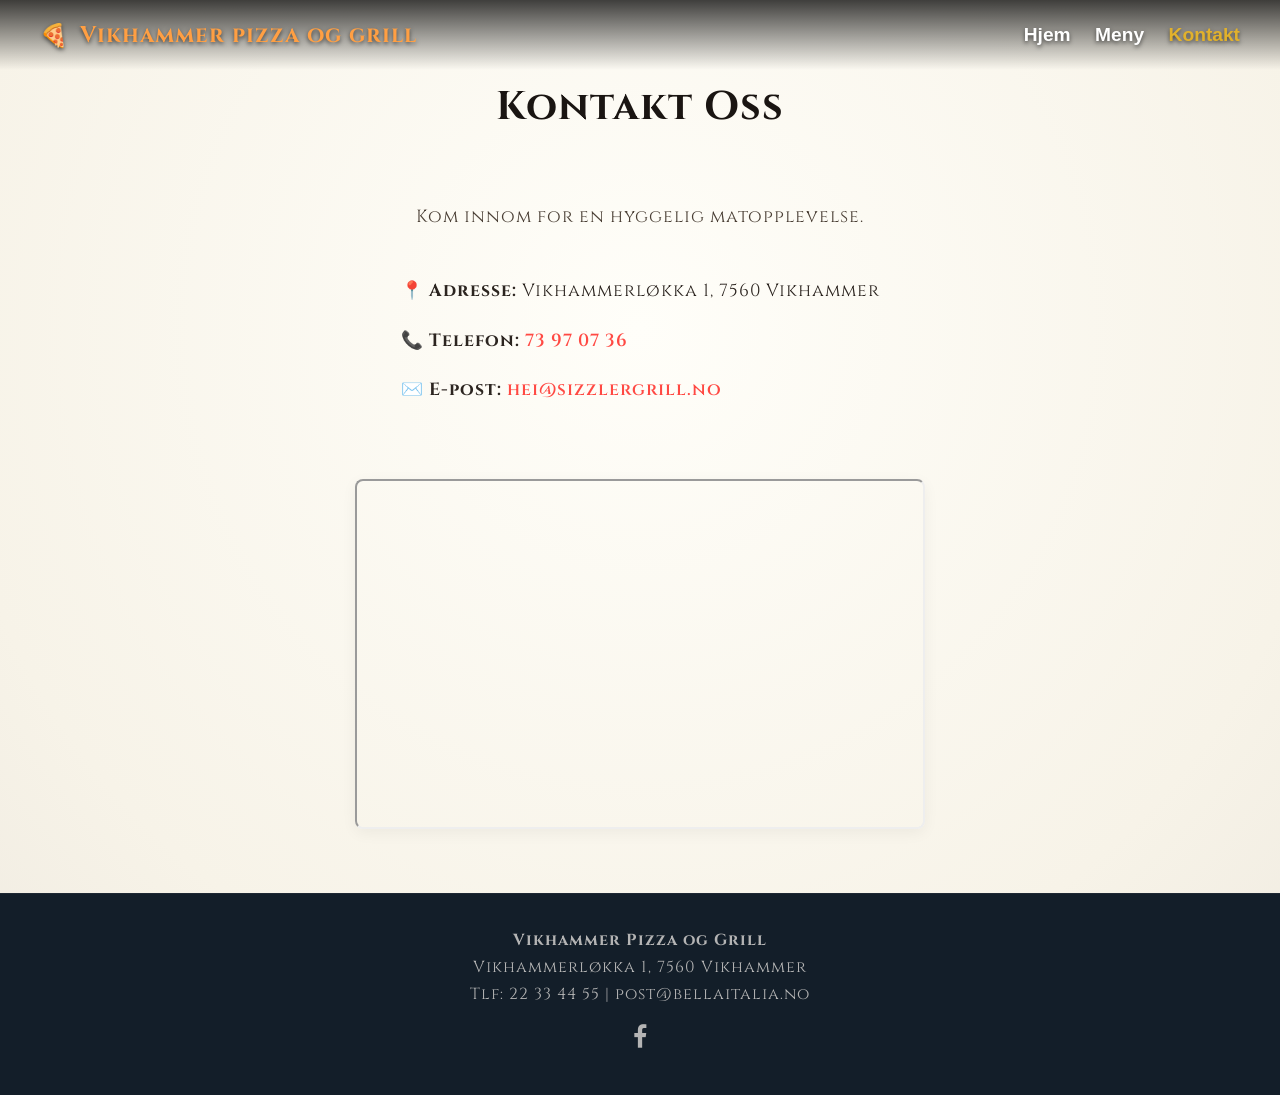
==== kontakt.html @ a75e2312 "Added all files" ====
<!DOCTYPE html>
<html lang="no">
<head>
    <meta charset="UTF-8">
    <meta name="viewport" content="width=device-width, initial-scale=1.0">
    <title>Meny | [Restaurant Navn] - Ekte Italiensk Restaurant</title>
    <meta name="description" content="Utforsk vår fyldige restaurantmeny med steinovnsbakt pizza, fersk pasta og nydelige desserter. Bestill bord eller takeaway i dag.">
    <link rel="preconnect" href="https://fonts.googleapis.com">
    <link rel="preconnect" href="https://fonts.gstatic.com" crossorigin>
    <link href="https://fonts.googleapis.com/css2?family=Cinzel:wght@600;800&family=Open+Sans:wght@400;600&display=swap" rel="stylesheet">
    <link rel="stylesheet" href="css/styles.css">
    <script src="js/index.js" defer></script>
    <link rel="stylesheet" href="https://cdnjs.cloudflare.com/ajax/libs/font-awesome/4.7.0/css/font-awesome.min.css">
</head>
<body>

    <header class="top-bar">
        <div class="brand-area">
            <span class="restaurant-icon">🍕</span>
            <span class="brand-text">Vikhammer pizza og grill</span>
        </div>
        <nav class="nav-links">
            <a href="index.html" >Hjem</a>
            <a href="menu.html" >Meny</a>
            <a href="kontakt.html" class="active">Kontakt</a>
        </nav>
        
    </header>

    <div class="contact">
    <h2 class="contact-head">Kontakt Oss</h2>
    <p class="contact-sub">Kom innom for en hyggelig matopplevelse.</p>
    
    <div class="contact-info">
        <p><strong>📍 Adresse:</strong> Vikhammerløkka 1, 7560 Vikhammer</p>
        <p><strong>📞 Telefon:</strong> <a href="tel:+4773970736" class="contact-link">73 97 07 36</a></p>
        <p><strong>✉️ E-post:</strong> <a href="mailto:hei@sizzlergrill.no" class="contact-link">hei@sizzlergrill.no</a></p>
    </div>

    <div class="map">
        <iframe 
            src="https://www.google.com/maps/embed?pb=!1m18!1m12!1m3!1d1791.956743900994!2d10.6225672!3d63.4385913!2m3!1f0!2f0!3f0!3m2!1i1024!2i768!4f13.1!3m3!1m2!1s0x466d3969796fffff%3A0x7df6fa155b4ad19e!2sVikhammerl%C3%B8kka%201%2C%207560%20Vikhammer!5e0!3m2!1sno!2sno!4v1710000000000" 
            allowfullscreen="" 
            loading="lazy" 
            referrerpolicy="no-referrer-when-downgrade">
        </iframe>
    </div>
</div>
    


    

    <footer class="main-footer">
        <div class="footer-content">
            <p><strong>Vikhammer Pizza og Grill</strong></p>
            <p>Vikhammerløkka 1, 7560 Vikhammer</p>
            <p>Tlf: 22 33 44 55 | post@bellaitalia.no</p>

        </div>
        <div class="social-links">
            <a href="https://www.facebook.com/vikhammerpizza/" class="fa fa-facebook" aria-label="Følg oss på Facebook"></a>
        </div>
    </footer>

</body>
</html>
---- css/styles.css ----
/* --- Global Resets & Typography --- */
* {
    box-sizing: border-box;
}

body {
    font-family: 'Segoe UI', Tahoma, Geneva, Verdana, sans-serif;
    background-color: #fcfaf2; 
    
    /* A very subtle radial gradient that mimics how light naturally hits paper */
    background-image: radial-gradient(circle at 50% 30%, #fffef9 0%, #f7f3e8 70%, #efeae0 100%);
    
    color: #2c2520;
    margin: 0;
    padding: 0;
    display: flex;
    flex-direction: column;
    min-height: 100vh;
}
h1, h2, h3, p, .brand-text, .dish-name {
    font-family: 'Cinzel', serif;
    letter-spacing: 1px; /* Gives the letters a little premium breathing room */
}

.hero-wrapper {
    position: relative; /* Gjøre dette til ankerpunkt for den flytende menyen */
    width: 100%;
}

/* --- Top Navigation Bar --- */
.top-bar {
    position: absolute; /* Løfter menyen opp fra den vanlige strømmen */
    top: 0;
    left: 0;
    width: 100%;
    z-index: 10; /* Sikrer at menyen ligger øverst over bildet */
    
    display: flex;
    justify-content: space-between;
    align-items: center;
    padding: 20px 40px;
    
    /* FJERN FAST BAKGRUNN & SHADOW */
    background: transparent; 
    box-shadow: none;
    
    /* Legger til et lite slør øverst så hvit/gull tekst popper perfekt fram */
    background: linear-gradient(to bottom, rgba(0, 0, 0, 0.75) 0%, rgba(0, 0, 0, 0) 100%);
}

.brand-area {
    display: flex;
    align-items: center;
    gap: 12px;
    font-size: 1.4rem;
    font-weight: bold;
    color: #ff9f43; /* Signatur-oransje */
    text-shadow: 0 2px 4px rgba(0,0,0,0.6); /* Sikrer god lesbarhet */
}

.nav-links a {
    color: #ffffff; /* Hvit tekst for ren kontrast over bildet */
    text-decoration: none;
    margin-left: 20px;
    font-weight: 600;
    font-size: 1.2rem;
    text-shadow: 0 2px 4px rgba(0,0,0,0.6);
    transition: color 0.2s ease;
}

.nav-links a:hover, .nav-links a.active {
    color: #E1B12C; /* Gold highlight accent color */
}

main {
    flex: 1; /* This acts like a spring, expanding to fill all empty space */
}

/* Main  */
/* --- Top Banner Image Rules --- */
.top-banner-container {
    width: 100%;
    height: auto;
    position: relative;
    overflow: hidden;

}

.top-banner-img {
    width: 100%;
    height: auto;
    margin-top: -3%;
    display: block;
    -webkit-mask-image: linear-gradient(to bottom, rgba(0,0,0,1) 60%, rgba(0,0,0,0) 100%);
    mask-image: linear-gradient(to bottom, rgba(0,0,0,1) 80%, rgba(0,0,0,0) 100%);
}

/* --- Hero Section Styling --- */
.hero-section {
    text-align: center;
    padding: 40px 30px;
    background: linear-gradient(rgba(26, 30, 33, 0.95), rgba(26, 30, 33, 0.95)), url('../bilder/grill-bg.jpg');
    background-size: cover;
    background-position: center;
    color: #fff;
    width: 90%;
    /* max-width: 1100px; */
    position: relative;
    z-index: 5;
    margin: -130px auto 50px auto;
    border-radius: 15px;
    box-shadow: 0 15px 40px rgba(0, 0, 0, 0.3);
}

.badge {
    background-color: #d63031; /* Vibrant grill-red tag */
    color: white;
    padding: 6px 12px;
    font-weight: bold;
    border-radius: 20px;
    font-size: 0.85rem;
    letter-spacing: 1px;
}

.hero-section h1 {
    font-size: 2.2rem;
    margin-top: 10px;
    margin-bottom: 15px;
    color: #ff9f43; /* Warm fire orange accent text */
}

.tagline {
    font-size: 1.25rem;
    max-width: 800px;
    width: 95%;
    margin: 0 auto 30px auto;
    line-height: 1.6;
    color: #dfe6e9;
}

/* --- Call-To-Action Buttons --- */
.cta-buttons {
    display: flex;
    justify-content: center;
    gap: 15px;
}

.btn {
    padding: 12px 28px;
    font-weight: bold;
    text-decoration: none;
    border-radius: 5px;
    transition: transform 0.2s, background-color 0.2s;
}

.btn:hover {
    transform: translateY(-2px);
}

.btn-primary {
    background-color: #ff9f43;
    color: #1a1e21;
}

.btn-primary:hover {
    background-color: #ee5253;
    color: white;
}

.btn-secondary {
    border: 2px solid #ffffff;
    color: #ffffff;
}

.btn-secondary:hover {
    background-color: white;
    color: #1a1e21;
}


/* --- Feature Grid Elements - ta bort?? --- */
.highlights-grid {
    display: grid;
    grid-template-columns: repeat(3, 1fr);
    gap: 30px;
    width: 100%;
    max-width: 1100px;
    margin: 0 auto 60px auto;
    padding: 0 20px;
    box-sizing: border-box;
}

.highlight-card {
    background: rgba(255, 255, 255, 0.7); /* Translucent overlay over paper texture */
    border: 1px solid rgba(0,0,0,0.05);
    box-shadow: 0 4px 15px rgba(0,0,0,0.02);
    padding: 25px 20px;
    border-radius: 12px;
    text-align: center;
}

.highlight-card .icon {
    font-size: 2.5rem;
    margin-bottom: 15px;
}

/* --- Story section --- */

.story-section{
    max-width: 1100px;
    margin: 60px auto;
    padding: 0 20px;
    display: flex;
    flex-direction: column;
    gap: 80px;
}

.story-row{
    display: flex;
    align-items: center;
    gap: 50px;
}

.story-image{
    flex: 0 0 40%;
}
.story-text{
    flex: 1;
}
.story-image img{
    width: 100%;
    aspect-ratio: 3 / 4;
    object-fit: cover;
    object-position: center 60%;
    border-radius: 12px;
    box-shadow: 0 8px 45px rgba(0, 0, 0, 0.1);
}
.story-row.reverse{
    flex-direction: row-reverse;
}
.story-text h2{
    font-size: 2.2rem;
    color: #ff9f43;
    margin-bottom: 15px;
}
.story-text p{
    font-size: 1.1rem;
    line-height: 1.7;
    color: #4a3f35;
}

.story-center{
    text-align: center;
    align-self: center;
    width: 100%;
    max-width: 800px;
    margin-bottom: 30px 20px;
}
.story-center h2{
    font-size: 2.2rem;
    color: #ff9f43;
    margin-bottom: 15px;
}
.story-center p{
    font-size: 1.15rem;
    line-height: 1.8;
    color: #4a3f35;
}

/* --- Quick Info Layout --- */
.quick-info {
    background-color: #232b30;
    color: #f5f6fa;
    padding: 40px;
    border-radius: 12px;
    max-width: 900px;
    margin: 0 auto 60px auto;
    text-align: center;
}

.quick-info h2 {
    color: #ff9f43;
    margin-top: 0;
    margin-bottom: 30px;
}

.info-columns {
    display: flex;
    justify-content: space-around;
    flex-wrap: wrap;
    gap: 30px;
}

.info-block h4 {
    margin: 0 0 10px 0;
    font-size: 1.1rem;
    color: white;
    border-bottom: 2px solid #ff9f43;
    padding-bottom: 5px;
}






/* Menu */
.menu-intro {
    display: flex;
    flex-direction: column;
    align-items: center;
    text-align: center;
    margin-top: 40px;
    margin-bottom: 20px;
}

.paper-menu-section {
    max-width: 750px;
    margin: 10px auto;
    padding: 20px;
}

.paper-menu-section h2 {
    font-size: 2.2rem;
    color: #1a1512; /* Deep ink brown */
    text-align: center;
    margin-bottom: 40px;
}


.size-guide {
    text-align: center;
    font-style: italic;
    color: #8c7e73;
    font-size: 0.9rem;
    margin-top: -30px;
    margin-bottom: 40px;
}

.price-container {
    display: flex;
    align-items: center;
    gap: 8px;
    order: 3; 
    flex-shrink: 0;
}

/* Individual price text styling */
.price-val {
    font-weight: bold;
    color: #ff9f43; /* Your signature grill orange/gold */
    font-size: 1.2rem;
}

/* Make the small "M:" and "L:" indicator less aggressive */
.price-val small {
    font-size: 0.8rem;
    color: #8c7e73; /* Subtle ink gray */
    text-transform: uppercase;
    margin-right: 2px;
}

/* The separator slash */
.price-separator {
    color: #cbd5e1;
    font-weight: normal;
    font-size: 1.1rem;
}

/* --- Adjusted Dot Leader Rules --- */
.menu-row dt {
    display: flex;
    justify-content: space-between;
    align-items: baseline;
    font-size: 1.25rem;
    font-weight: 700;
    color: #1a1512;
    margin-bottom: 6px;
}

.menu-row dt::after {
    content: ""; 
    flex: 1;              /* Stretches to perfectly fill the empty center gap */
    
    /* 1. Use the native text rendering engine for clean, round, identical circles */
    border-bottom: 2px dotted #cbd5e1; 
    
    /* 2. Vertically centers the dots with the exact baseline height of your font */
    height: 0.85em;       
    
    /* 3. Generates the clean breathing-room gap on both sides of the dots */
    margin: 0 15px; 
    
    order: 2;
    
    /* 4. EXPLICIT OVERRIDES: This cleanly deletes the old gradient background memory */
    background-image: none !important;
}

.dish-name {
    order: 1;
    flex-shrink: 0;
}




.price {
    order: 3;
    color: #1a1512; /* Your signature warm grill-orange */
    font-weight: bold;
}
.menu-row dd.dish-desc {
    margin-left: 0; /* Resets default browser indent */
    font-size: 1rem;
    color: #4a3f35; /* Faded ink effect */
    line-height: 1.5;
    max-width: 85%; /* Prevents text from running all the way under the price */
}

.menu-row dd.dish-allergens {
    margin-left: 0;
    font-size: 0.8rem;
    color: #8c7e73;
    font-style: italic;
    margin-top: 4px;
}

.fade-line {
    border: 0;                  /* Removes the default ugly browser border */
    height: 1px;                /* Makes it razor-thin */
    max-width: 600px;           /* Centers it and keeps it from stretching too wide */
    margin: 10px auto;          /* Gives generous spacing above and below the line */
    background-image: linear-gradient(to right, rgba(0,0,0,0), rgba(74, 63, 53, 0.4), rgba(0,0,0,0));
}

/* Contact area */
.contact{
    width: 100%;
    max-width: 800px;
    margin: 40px auto;
    display: flex;
    flex-direction: column;
    align-items: center;
    justify-content: center;
    box-sizing: border-box;

}

.contact-head{
    font-size: 2.5rem;
    color: #1a1512;
    margin-top: 20px;
    padding: 20px;
}

.contact-sub {
    font-size: 1.1rem;
    color: #4a3f35;
    margin-bottom: 30px;
}
.contact-info {
    margin-bottom: 35px;
    font-size: 1.1rem;
    line-height: 1.8;
    color: #2c2520;
}

.contact-link {
    color: #ff4943;          
    text-decoration: none;
    font-weight: 600;
    transition: color 0.2s ease;
}



.map {
    width: 100%;             /* Allows the map wrapper to scale dynamically */
    max-width: 600px;        /* Prevents the map from expanding too wide on desktop screens */
    margin: 20px auto;       /* Centers the map horizontally on the page */
    padding: 0 15px;         /* Creates a safe gutter space so the map doesn't jam against mobile edges */
    box-sizing: border-box;  /* Ensures padding is calculated correctly within the width */
}

.map iframe {
    width: 100% !important;  /* Overrides the rigid width="600" HTML attribute */
    height: auto;            /* Maintains a natural aspect ratio */
    min-height: 350px;       /* Prevents the map from flattening into a tiny line on mobile screens */
    border-radius: 8px;      /* Optional: Smooths out the map corners to match your clean UI */
    box-shadow: 0 4px 15px rgba(0,0,0,0.05); /* Optional: Adds a subtle depth shadow */
}


/* --- Footer Area --- */
.main-footer {
    background: #131e29;
    padding: 30px 20px;
    text-align: center;
    border-top: 1px solid rgba(255,255,255,0.05);
    position: relative;
}

.footer-content p {
    margin: 5px 0;
    color: #b4b4b4;
}
 /* Facebook icon*/ 

.fa {
    font-size: 25px !important;         
    color: #b4b4b4;              
    text-decoration: none;
    margin: 15px 20px;           
    display: inline-block;       
    transition: color 0.3s ease, transform 0.3s ease, text-shadow 0.3s ease;
}

.fa:hover {
    color: #ff9f43;              
    transform: scale(1.15);      
    text-shadow: 0 0 15px rgba(255, 159, 67, 0.6), 
                 0 0 30px rgba(238, 82, 83, 0.4);
}



/* =========================================================
   📱 MASTER MOBILE RESPONSIVE LAYOUT (Screens under 768px)
   ========================================================= */
@media (max-width: 768px) {
    
    /* --- 1. Navigation & Header --- */
    .top-bar {
        position: absolute;
        flex-direction: column;
        gap: 10px;
        padding: 15px;
        /* Mørkner litt ekstra på mobil slik at stablet tekst er lett å lese */
        background: linear-gradient(to bottom, rgba(0, 0, 0, 0.85) 0%, rgba(0, 0, 0, 0) 100%);
    }
    
    .nav-links {
        display: flex;
        flex-wrap: wrap;
        justify-content: center;
        gap: 15px;
    }
    
    .nav-links a {
        margin: 0 8px; /* Removes the large desktop spacing */
        font-size: 0.95rem;
    }

    .top-banner-container,
    .top-banner-img {
        max-height: none; 
    }
    .top-banner-img {
        margin-top: 0;
    }


    .hero-section {
        width: 95%;
        margin-top: -40px;
        margin-bottom: 30px;
        padding: 30px 15px; /* Strammer inn padding på mobil */
        border-radius: 12px;
    }

    .hero-section h1 {
        font-size: 1.8rem; /* Sikrer at teksten ikke skyves ned på neste linje */
    }


    /* --- 2. Main Page (Index) Adjustments --- */
    

    .tagline {
        font-size: 1rem;
        padding: 0 10px;
    }

    /* Stacks the buttons on top of each other for easy thumb-tapping */
    .cta-buttons {
        flex-direction: column;
        max-width: 250px;
        margin: 0 auto;
        gap: 15px;
    }

    .quick-info {
        padding: 25px 15px;
    }

    .info-columns {
        flex-direction: column; /* Stacks hours, location, and contact */
        gap: 25px;
    }

    .story-section {
        gap: 50px;
        margin: 40px auto;
    }

    /* På mobil stakkes bilde og tekst vertikalt */
    .story-row, 
    .story-row.reverse {
        flex-direction: column;
        gap: 20px;
        text-align: center;
    }
    .story-image{
        width: 100%;
        max-width: 380px;
        margin: 0 auto;
    }

    .story-image img {
        aspect-ratio: 4 / 3.5;
        object-position: center;
    }

    .story-text h2, 
    .story-center h2 {
        font-size: 1.7rem;
    }

    .story-text p, 
    .story-center p {
        font-size: 1rem;
    }

    /* --- 3. Menu Page Adjustments --- */
    .paper-menu-section {
        padding: 15px 10px;
    }

    .paper-menu-section h2 {
        font-size: 1.8rem;
    }


    /* Stacks the dish name above the price */
    .menu-row dt {
        flex-direction: column;
        align-items: flex-start;
        gap: 5px;
        margin-bottom: 8px;
    }

    /* Kills the dotted line completely on mobile */
    .menu-row dt::after {
        display: none !important; 
    }

    /* Aligns the price block neatly to the left, adding a subtle solid border below it */
    .price-container {
        width: 100%;
        justify-content: flex-start;
        padding-bottom: 8px;
        border-bottom: 1px solid rgba(0, 0, 0, 0.08); 
    }

    /* Allows the ingredient text to utilize the whole phone width */
    .menu-row dd.dish-desc {
        max-width: 100%;
        margin-top: 8px;
    }

    /* --- 4. Footer Adjustments --- */
    .main-footer {
        padding: 20px 10px;
    }

    .fa {
        margin: 10px 15px; /* Slightly tighter spacing for social icons */
    }
}
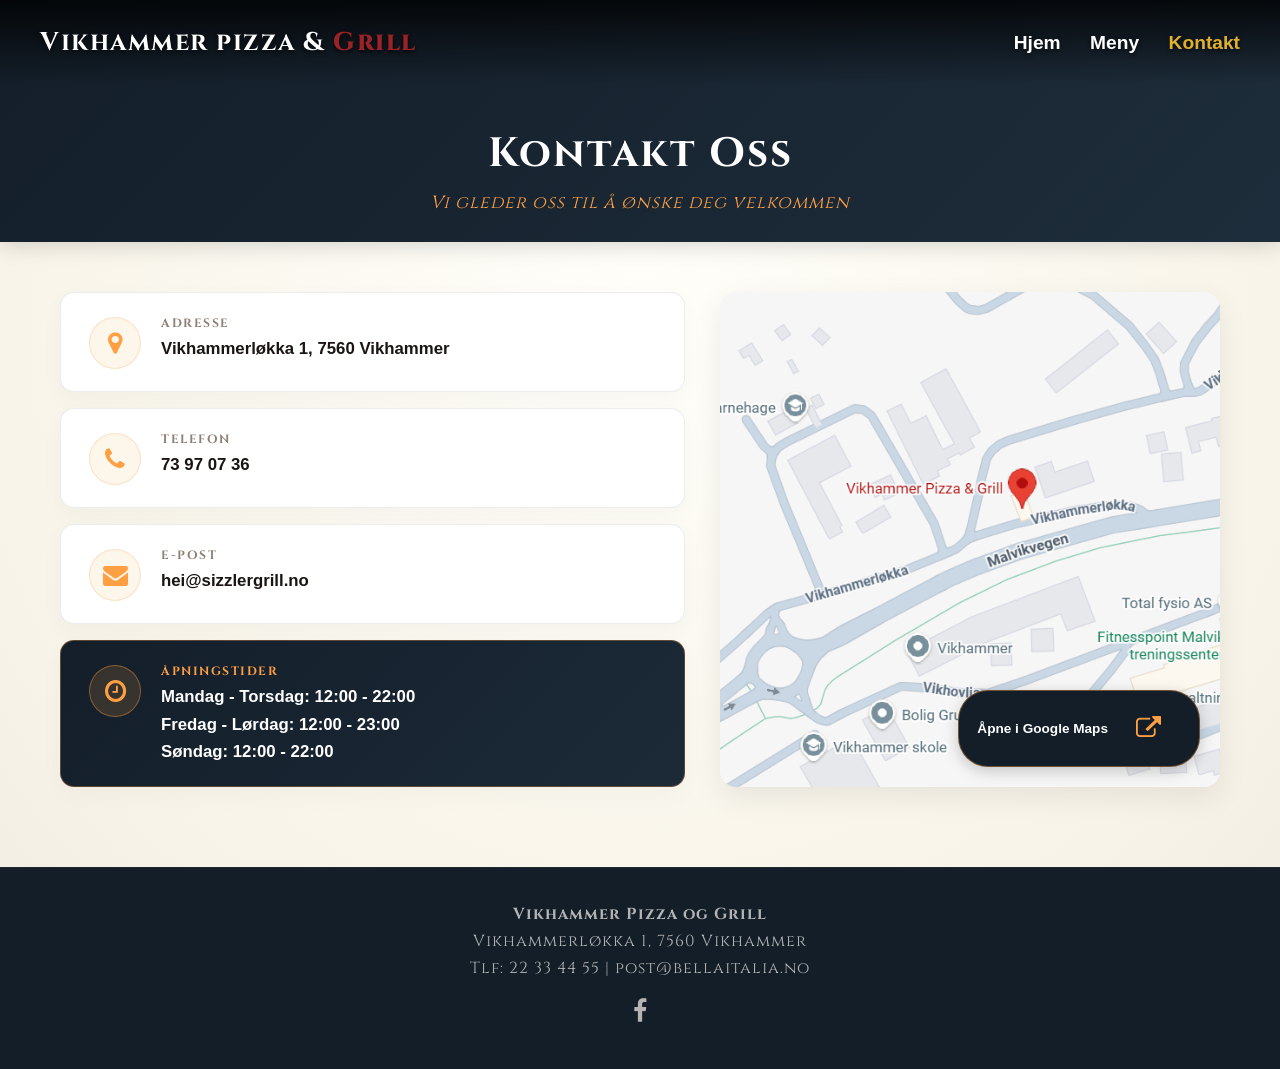
==== commit b189e1d9: "adding changes done, change front, update contact and prices" ====
--- a/kontakt.html
+++ b/kontakt.html
@@ -15,37 +15,97 @@
 <body>
 
     <header class="top-bar">
-        <div class="brand-area">
-            <span class="restaurant-icon">🍕</span>
-            <span class="brand-text">Vikhammer pizza og grill</span>
+            <div class="brand-area">
+                <a href="index.html" class="logo">
+                    <!-- Optional brand text/logo -->
+                 <h1>Vikhammer pizza &amp; <span class="grill"> Grill</span></h1>
+                </a>  
+            </div>
+            <nav class="nav-links">
+                <a href="index.html">Hjem</a>
+                <a href="menu.html">Meny</a>
+                <a href="kontakt.html" class="active">Kontakt</a>
+            </nav>
+
+        </header>
+
+        <div class="page-hero">
+        <div class="page-hero-title">
+            <h1>Kontakt Oss</h1>
+            <p>Vi gleder oss til å ønske deg velkommen</p>
         </div>
-        <nav class="nav-links">
-            <a href="index.html" >Hjem</a>
-            <a href="menu.html" >Meny</a>
-            <a href="kontakt.html" class="active">Kontakt</a>
-        </nav>
-        
-    </header>
+    </div>
+     <!-- Main Content Area -->
+    <main class="contact-main">
+        <div class="contact-container">
+            
+            <!-- Left Side: Refined Contact Info -->
+            <div class="contact-info-panel">
+                
+                <div class="info-card">
+                    <div class="info-icon">
+                        <i class="fa fa-map-marker" aria-hidden="true"></i>
+                    </div>
+                    <div class="info-details">
+                        <span class="info-label">Adresse</span>
+                        <a href="https://www.google.com/maps/search/?api=1&query=Vikhammerløkka+1+7560+Vikhammer" 
+                        class="info-value info-link"
+                        target="_blank" 
+                        rel="noopener noreferrer" >
+                            <span class="info-value">Vikhammerløkka 1, 7560 Vikhammer</span>
+                        </a>
+                        
+                    </div>
+                </div>
 
-    <div class="contact">
-    <h2 class="contact-head">Kontakt Oss</h2>
-    <p class="contact-sub">Kom innom for en hyggelig matopplevelse.</p>
-    
-    <div class="contact-info">
-        <p><strong>📍 Adresse:</strong> Vikhammerløkka 1, 7560 Vikhammer</p>
-        <p><strong>📞 Telefon:</strong> <a href="tel:+4773970736" class="contact-link">73 97 07 36</a></p>
-        <p><strong>✉️ E-post:</strong> <a href="mailto:hei@sizzlergrill.no" class="contact-link">hei@sizzlergrill.no</a></p>
-    </div>
+                <div class="info-card">
+                    <div class="info-icon">
+                        <i class="fa fa-phone" aria-hidden="true"></i>
+                    </div>
+                    <div class="info-details">
+                        <span class="info-label">Telefon</span>
+                        <a href="tel:+4773970736" class="info-value info-link">73 97 07 36</a>
+                    </div>
+                </div>
 
-    <div class="map">
-        <iframe 
-            src="https://www.google.com/maps/embed?pb=!1m18!1m12!1m3!1d1791.956743900994!2d10.6225672!3d63.4385913!2m3!1f0!2f0!3f0!3m2!1i1024!2i768!4f13.1!3m3!1m2!1s0x466d3969796fffff%3A0x7df6fa155b4ad19e!2sVikhammerl%C3%B8kka%201%2C%207560%20Vikhammer!5e0!3m2!1sno!2sno!4v1710000000000" 
-            allowfullscreen="" 
-            loading="lazy" 
-            referrerpolicy="no-referrer-when-downgrade">
-        </iframe>
-    </div>
-</div>
+                <div class="info-card">
+                    <div class="info-icon">
+                        <i class="fa fa-envelope" aria-hidden="true"></i>
+                    </div>
+                    <div class="info-details">
+                        <span class="info-label">E-post</span>
+                        <a href="mailto:hei@sizzlergrill.no" class="info-value info-link">hei@sizzlergrill.no</a>
+                    </div>
+                </div>
+
+                <div class="info-card feature-card">
+                    <div class="info-icon">
+                        <i class="fa fa-clock-o" aria-hidden="true"></i>
+                    </div>
+                    <div class="info-details">
+                        <span class="info-label">Åpningstider</span>
+                        <span class="info-value">Mandag - Torsdag: 12:00 - 22:00</span>
+                        <span class="info-value">Fredag - Lørdag: 12:00 - 23:00</span>
+                        <span class="info-value">Søndag: 12:00 - 22:00</span>
+                    
+                    </div>
+                </div>
+
+            </div>
+
+            <!-- Right Side: Google Maps -->
+            <div class="contact-map-panel">
+                <a href="https://www.google.com/maps/search/?api=1&query=Vikhammerløkka+1+7560+Vikhammer" 
+                target="_blank" 
+                rel="noopener noreferrer" 
+                class="map-link">
+                    <img src="bilder/kart-vikhammer.png" alt="Kart til Vikhammer Pizza og Grill" class="static-map-img">
+                    <span class="map-overlay-badge">Åpne i Google Maps <i class="fa fa-external-link"></i></span>
+                </a>
+            </div>
+
+        </div>
+    </main>
     
 
 
--- a/css/styles.css
+++ b/css/styles.css
@@ -22,30 +22,44 @@
     letter-spacing: 1px; /* Gives the letters a little premium breathing room */
 }
 
-.hero-wrapper {
-    position: relative; /* Gjøre dette til ankerpunkt for den flytende menyen */
+.hero-fullscreen {
+    position: relative;
     width: 100%;
+    min-height: 100vh;
+    display: flex;
+    align-items: center;
+    justify-content: center;
+    text-align: center;
+    
+    /* Background image with a dark gradient overlay so the text pops out clearly */
+    background: linear-gradient(rgba(26, 30, 33, 0.65), rgba(26, 30, 33, 0.75)), url('../bilder/beef.jpg');
+    background-size: cover;
+    background-position: center center;
+    background-repeat: no-repeat;
+    color: #fff;
+    padding: 80px 20px;
+    box-sizing: border-box;
 }
 
 /* --- Top Navigation Bar --- */
 .top-bar {
-    position: absolute; /* Løfter menyen opp fra den vanlige strømmen */
+    position: absolute; /* Pins the menu to the very top of the full-screen view */
     top: 0;
     left: 0;
     width: 100%;
-    z-index: 10; /* Sikrer at menyen ligger øverst over bildet */
+    z-index: 10;
     
     display: flex;
     justify-content: space-between;
     align-items: center;
-    padding: 20px 40px;
-    
-    /* FJERN FAST BAKGRUNN & SHADOW */
-    background: transparent; 
-    box-shadow: none;
-    
-    /* Legger til et lite slør øverst så hvit/gull tekst popper perfekt fram */
-    background: linear-gradient(to bottom, rgba(0, 0, 0, 0.75) 0%, rgba(0, 0, 0, 0) 100%);
+    padding: 25px 40px;
+    box-sizing: border-box;
+    
+    /* Subtle gradient shadow to make the white text readable against any image */
+    background: linear-gradient(to bottom, rgba(0, 0, 0, 0.8) 0%, rgba(0, 0, 0, 0) 100%);
+}
+.logo{
+    text-decoration: none;
 }
 
 .brand-area {
@@ -54,14 +68,30 @@
     gap: 12px;
     font-size: 1.4rem;
     font-weight: bold;
-    color: #ff9f43; /* Signatur-oransje */
-    text-shadow: 0 2px 4px rgba(0,0,0,0.6); /* Sikrer god lesbarhet */
+    color: #fff;
+    text-shadow: 0 2px 4px rgba(0,0,0,0.6);
+}
+.brand-area h1 {
+    font-family: 'Cinzel', serif; /* Uses your site's premium font style */
+    font-size: clamp(1.1rem, 2.2vw, 1.6rem); /* Adjusts automatically based on screen width */
+    font-weight: 700;
+    color: #ffffff;
+    letter-spacing: 1.5px; /* Gives characters a spaced-out elegant look */
+    margin: 0;
+    text-shadow: 0 2px 5px rgba(0, 0, 0, 0.7);
+    white-space: nowrap; /* Prevents awkward mid-word breaking on smaller displays */
+}
+
+.brand-area .grill {
+    color: #9b2226; /* A rich, deep velvet red associated with upscale dining */
+    font-weight: 800;
+    text-shadow: 0 2px 4px rgba(0, 0, 0, 0.8); /* Adds depth so it pops cleanly over the background photo */
 }
 
 .nav-links a {
     color: #ffffff; /* Hvit tekst for ren kontrast over bildet */
     text-decoration: none;
-    margin-left: 20px;
+    margin-left: 25px;
     font-weight: 600;
     font-size: 1.2rem;
     text-shadow: 0 2px 4px rgba(0,0,0,0.6);
@@ -96,46 +126,37 @@
 }
 
 /* --- Hero Section Styling --- */
-.hero-section {
-    text-align: center;
-    padding: 40px 30px;
-    background: linear-gradient(rgba(26, 30, 33, 0.95), rgba(26, 30, 33, 0.95)), url('../bilder/grill-bg.jpg');
-    background-size: cover;
-    background-position: center;
-    color: #fff;
-    width: 90%;
-    /* max-width: 1100px; */
-    position: relative;
-    z-index: 5;
-    margin: -130px auto 50px auto;
-    border-radius: 15px;
-    box-shadow: 0 15px 40px rgba(0, 0, 0, 0.3);
+.hero-content {
+    max-width: 900px;
+    z-index: 2;
 }
 
 .badge {
-    background-color: #d63031; /* Vibrant grill-red tag */
+    background-color: #d63031;
     color: white;
-    padding: 6px 12px;
+    padding: 6px 14px;
     font-weight: bold;
     border-radius: 20px;
     font-size: 0.85rem;
     letter-spacing: 1px;
-}
-
-.hero-section h1 {
-    font-size: 2.2rem;
-    margin-top: 10px;
+    display: inline-block;
     margin-bottom: 15px;
-    color: #ff9f43; /* Warm fire orange accent text */
+}
+.hero-content h1 {
+    font-size: clamp(2.2rem, 5vw, 3.8rem); /* Scales dynamically based on screen size */
+    margin-top: 5px;
+    margin-bottom: 20px;
+    color: #ff9f43;
+    text-shadow: 0 2px 8px rgba(0,0,0,0.5);
 }
 
 .tagline {
-    font-size: 1.25rem;
-    max-width: 800px;
-    width: 95%;
-    margin: 0 auto 30px auto;
+    font-size: clamp(1.05rem, 2vw, 1.3rem);
+    max-width: 700px;
+    margin: 0 auto 35px auto;
     line-height: 1.6;
-    color: #dfe6e9;
+    color: #f1f2f6;
+    text-shadow: 0 1px 4px rgba(0,0,0,0.5);
 }
 
 /* --- Call-To-Action Buttons --- */
@@ -143,14 +164,16 @@
     display: flex;
     justify-content: center;
     gap: 15px;
+    flex-wrap: wrap;
 }
 
 .btn {
-    padding: 12px 28px;
+    padding: 14px 28px;
     font-weight: bold;
     text-decoration: none;
-    border-radius: 5px;
+    border-radius: 30px;
     transition: transform 0.2s, background-color 0.2s;
+    font-size: 1rem;
 }
 
 .btn:hover {
@@ -168,8 +191,10 @@
 }
 
 .btn-secondary {
+    background-color: rgba(0, 0, 0, 0.3);
     border: 2px solid #ffffff;
     color: #ffffff;
+    backdrop-filter: blur(5px);
 }
 
 .btn-secondary:hover {
@@ -310,8 +335,104 @@
     flex-direction: column;
     align-items: center;
     text-align: center;
-    margin-top: 40px;
+    margin-top: 10vh;
     margin-bottom: 20px;
+}
+.menu-intro h1{
+    font-size: clamp(1.6rem, 3.2vw, 2.8rem);
+}
+.nav-container{
+    width: 100%;
+    display: flex;
+    justify-content: center;
+    margin-bottom: 5vh;
+    position: relative;
+    /* Adds subtle fade masks on the left and right edges so users know they can scroll horizontally on mobile */
+    -webkit-mask-image: linear-gradient(to right, transparent 0%, black 5%, black 95%, transparent 100%);
+    mask-image: linear-gradient(to right, transparent 0%, black 5%, black 95%, transparent 100%);
+}
+
+.nav-menu{
+    width: 90%;
+    max-width: 900px;
+    display: flex;
+    flex-wrap: wrap;
+    justify-content: center; 
+    align-items: center;
+    gap: 12px;
+    list-style: none;
+    padding: 10px 5px;
+    margin: 0;
+    
+
+}
+.nav-menu a{
+    font-family: 'Cinzel', serif;
+    text-decoration: none;
+    font-weight: 600;
+    padding: 8px 16px;
+    color: #4a3f35;
+    font-size: clamp(0.9rem, 1.2vw, 1.15rem);
+    border-radius: 30px;
+    background-color: #f7f3e8;
+    border: 1px solid rgba(0, 0, 0, 0.08);
+    white-space: nowrap;
+    box-shadow: 0 2px 8px rgba(0, 0, 0, 0.02);
+    transition: all 0.25s ease;
+}
+
+.nav-menu a:hover {
+    background-color: #ff9f43; /* Signature orange */
+    color: #ffffff;
+    border-color: #ff9f43;
+    transform: translateY(-2px);
+    box-shadow: 0 4px 12px rgba(255, 159, 67, 0.3);
+}
+.nav-menu a.active {
+    background-color: #131e29; /* Deep luxury navy/dark tone */
+    color: #ffffff;
+    border-color: #131e29;
+    box-shadow: 0 4px 12px rgba(19, 30, 41, 0.2);
+}
+.nav-select{
+        display: none; /* Ensures the dropdown is visible */
+        position: fixed;
+        top: 20px;
+        right: 15px; /* Keeps it neatly on the right edge */
+        z-index: 1000;
+        
+        background-color: #fffef9; /* Matches your subtle paper background */
+        color: #1a1512; /* Deep ink brown text */
+        font-family: 'Cinzel', serif; /* Uses your luxury font */
+        font-weight: 600;
+        padding: 10px 30px 10px 14px;
+        font-size: 0.95rem; /* Prevents auto-zoom on iOS */
+        border: 1px solid rgba(255, 159, 67, 0.4); /* Subtle warm gold/orange border */
+        border-radius: 30px; /* Pill-shaped like your other buttons */
+        box-shadow: 0 8px 25px rgba(0, 0, 0, 0.12), 0 2px 8px rgba(0, 0, 0, 0.05); /* Soft, luxurious depth */
+        max-width: 110px;
+        cursor: pointer;
+        outline: none;
+        transition: all 0.3s ease;
+
+        /* Hide default browser arrow (optional, lets you build a custom look) */
+    appearance: none;
+    -webkit-appearance: none;
+    -moz-appearance: none;
+    
+    /* Custom subtle arrow icon */
+    background-image: url("data:image/svg+xml;utf8,<svg fill='%231a1512' height='24' viewBox='0 0 24 24' width='24' xmlns='http://www.w3.org/2000/svg'><path d='M7 10l5 5 5-5z'/></svg>");
+    background-repeat: no-repeat;
+    background-position: right 12px center;
+    background-size: 16px;
+    }
+
+.nav-select:hover {
+    border-color: #ff9f43;
+    box-shadow: 0 10px 30px rgba(255, 159, 67, 0.25);
+}
+.nav-select.scrolled{
+    display: block;
 }
 
 .paper-menu-section {
@@ -435,61 +556,224 @@
 }
 
 /* Contact area */
-.contact{
+/* Hero Header Bar */
+.page-hero {
+    background: linear-gradient(135deg, #131e29 0%, #1e2d3b 100%);
+    padding-top: clamp(100px, 14vh, 140px); /* Dynamically shrinks padding on shorter screens */
+    padding-bottom: clamp(20px, 3vh, 35px);
+    padding-left: 20px;
+    padding-right: 20px;
+    text-align: center;
+    position: relative;
+    box-shadow: 0 4px 20px rgba(0,0,0,0.15);
+}
+
+.page-hero-title h1 {
+    font-family: 'Cinzel', serif;
+    font-size: clamp(1.6rem, 3.2vw, 2.8rem);
+    color: #ffffff;
+    margin: 0 0 10px 0;
+    letter-spacing: 2px;
+}
+
+.page-hero-title p {
+    font-size: clamp(0.9rem, 1.5vw, 1.1rem);
+    color: #ff9f43; /* Signature gold accent */
+    margin: 0;
+    font-style: italic;
+}
+
+/* Main Split Container */
+.contact-main {
+    height: calc(100vh - clamp(180px, 22vh, 230px));
+    min-height: 480px;
+    max-width: 1200px;
+    margin: 50px auto 80px auto;
+    padding: 0 20px;
+}
+
+.contact-container {
+    display: flex;
+    gap: 35px;
+    height: 100%;
+    align-items: stretch;
+}
+
+/* Left Side: Contact Cards */
+.contact-info-panel {
+    flex: 1.25;
+    display: flex;
+    flex-direction: column;
+    gap: 16px;
+}
+
+.info-card {
+    background: #ffffff;
+    border: 1px solid rgba(19, 30, 41, 0.08);
+    border-radius: 14px;
+    padding: 22px 28px;
+    display: flex;
+    align-items: flex-start;
+    gap: 20px;
+    box-shadow: 0 8px 24px rgba(0, 0, 0, 0.03);
+    transition: all 0.3s ease;
     width: 100%;
-    max-width: 800px;
-    margin: 40px auto;
-    display: flex;
-    flex-direction: column;
+}
+
+.info-card:hover {
+    transform: translateY(-3px);
+    border-color: rgba(255, 159, 67, 0.5);
+    box-shadow: 0 12px 30px rgba(255, 159, 67, 0.12);
+}
+
+/* Vector Icon Badge */
+.info-icon {
+    width: 52px;
+    height: 52px;
+    background-color: #fcf6eb;
+    border: 1px solid rgba(255, 159, 67, 0.25);
+    border-radius: 50%;
+    display: flex;
     align-items: center;
     justify-content: center;
-    box-sizing: border-box;
-
-}
-
-.contact-head{
-    font-size: 2.5rem;
+    flex-shrink: 0;
+    margin-top: 2px;
+}
+
+.info-icon i {
+    font-size: 1.3rem;
+    color: #ff9f43; /* Golden accent icon color */
+}
+
+/* Label & Value Typography */
+.info-details {
+    display: flex;
+    flex-direction: column;
+    gap: 4px;
+}
+
+.info-label {
+    font-family: 'Cinzel', serif;
+    font-size: 0.75rem;
+    text-transform: uppercase;
+    letter-spacing: 1.5px;
+    color: #8c7e73;
+    font-weight: 700;
+    margin-bottom: 2px;
+}
+
+.info-value {
+    font-size: 1.05rem;
+    font-weight: 600;
     color: #1a1512;
-    margin-top: 20px;
-    padding: 20px;
-}
-
-.contact-sub {
-    font-size: 1.1rem;
-    color: #4a3f35;
-    margin-bottom: 30px;
-}
-.contact-info {
-    margin-bottom: 35px;
-    font-size: 1.1rem;
-    line-height: 1.8;
-    color: #2c2520;
-}
-
-.contact-link {
-    color: #ff4943;          
     text-decoration: none;
+    line-height: 1.4;
+    white-space: nowrap;
+}
+
+.info-link {
+    color: #1a1512;
+    transition: color 0.2s ease;
+}
+
+.info-link:hover {
+    color: #ff9f43;
+}
+
+/* Highlight Opening Hours Card */
+.feature-card {
+    background: linear-gradient(135deg, #131e29 0%, #1c2a38 100%);
+    border: 1px solid rgba(255, 159, 67, 0.3);
+}
+
+.feature-card .info-icon {
+    background: rgba(255, 159, 67, 0.15);
+    border-color: rgba(255, 159, 67, 0.4);
+}
+
+.feature-card .info-label {
+    color: #ff9f43;
+}
+
+.feature-card .info-value {
+    color: #ffffff;
+}
+
+/* Right Side: Map */
+/* Right Side: Map Image Container */
+.contact-map-panel {
+    flex: 1;
+    min-height: 420px;
+    display: flex;
+}
+
+/* Link Wrapper */
+.map-link {
+    position: relative;
+    display: block;
+    width: 100%;
+    height: 100%;
+    border-radius: 16px;
+    overflow: hidden; /* Clips image corners neatly */
+    box-shadow: 0 10px 30px rgba(0, 0, 0, 0.08);
+    transition: transform 0.3s ease, box-shadow 0.3s ease;
+}
+
+.map-link:hover {
+    transform: translateY(-3px);
+    box-shadow: 0 12px 35px rgba(255, 159, 67, 0.2);
+}
+
+/* Static Map Image */
+.static-map-img {
+    width: 100%;
+    height: 100%;
+    min-height: 380px;
+    object-fit: cover; /* Crop-fills container without stretching or distorting aspect ratio */
+    object-position: center;
+    display: block;
+    transition: transform 0.4s ease;
+}
+
+.map-link:hover .static-map-img {
+    transform: scale(1.03); /* Subtle zoom effect when hovered */
+}
+
+/* Floating "Åpne i Google Maps" Button */
+.map-overlay-badge {
+    position: absolute;
+    bottom: 20px;
+    right: 20px;
+    background-color: #131e29;
+    color: #ffffff;
+    font-family: 'Open Sans', sans-serif;
+    font-size: 0.85rem;
     font-weight: 600;
-    transition: color 0.2s ease;
-}
-
-
-
-.map {
-    width: 100%;             /* Allows the map wrapper to scale dynamically */
-    max-width: 600px;        /* Prevents the map from expanding too wide on desktop screens */
-    margin: 20px auto;       /* Centers the map horizontally on the page */
-    padding: 0 15px;         /* Creates a safe gutter space so the map doesn't jam against mobile edges */
-    box-sizing: border-box;  /* Ensures padding is calculated correctly within the width */
-}
-
-.map iframe {
-    width: 100% !important;  /* Overrides the rigid width="600" HTML attribute */
-    height: auto;            /* Maintains a natural aspect ratio */
-    min-height: 350px;       /* Prevents the map from flattening into a tiny line on mobile screens */
-    border-radius: 8px;      /* Optional: Smooths out the map corners to match your clean UI */
-    box-shadow: 0 4px 15px rgba(0,0,0,0.05); /* Optional: Adds a subtle depth shadow */
-}
+    padding: 10px 18px;
+    border-radius: 30px;
+    border: 1px solid rgba(255, 159, 67, 0.4);
+    box-shadow: 0 4px 15px rgba(0, 0, 0, 0.2);
+    display: flex;
+    align-items: center;
+    gap: 8px;
+    transition: background-color 0.2s ease, border-color 0.2s ease;
+}
+
+.map-overlay-badge i {
+    color: #ff9f43;
+    font-size: 0.8rem;
+}
+
+.map-link:hover .map-overlay-badge {
+    background-color: #ff9f43;
+    color: #131e29;
+    border-color: #ff9f43;
+}
+
+.map-link:hover .map-overlay-badge i {
+    color: #131e29;
+}
+
 
 
 /* --- Footer Area --- */
@@ -633,6 +917,29 @@
     }
 
     /* --- 3. Menu Page Adjustments --- */
+
+    .nav-container {
+        justify-content: flex-start; /* Aligns scrollable area from the left edge */
+        overflow: hidden;
+    }
+    .nav-menu {
+        flex-wrap: nowrap;          
+        justify-content: flex-start;
+        overflow-x: auto;           
+        overflow-y: hidden;
+        -webkit-overflow-scrolling: touch; 
+        width: 100%;                
+        padding: 10px 20px;         
+        gap: 10px;
+        
+        /* Hides native scrollbar cleanly while preserving smooth touch scrolling */
+        scrollbar-width: none;      
+    }
+    .nav-menu::-webkit-scrollbar {
+        display: none;
+    }
+    
+
     .paper-menu-section {
         padding: 15px 10px;
     }
@@ -669,6 +976,21 @@
         margin-top: 8px;
     }
 
+    .contact-container {
+        flex-direction: column;
+    }
+    .contact-main {
+        height: auto; /* Reverts back to natural scrolling height on phones */
+    }
+
+    .contact-map-panel {
+        min-height: 350px;
+    }
+
+    .page-hero {
+        padding-top: 130px;
+    }
+
     /* --- 4. Footer Adjustments --- */
     .main-footer {
         padding: 20px 10px;
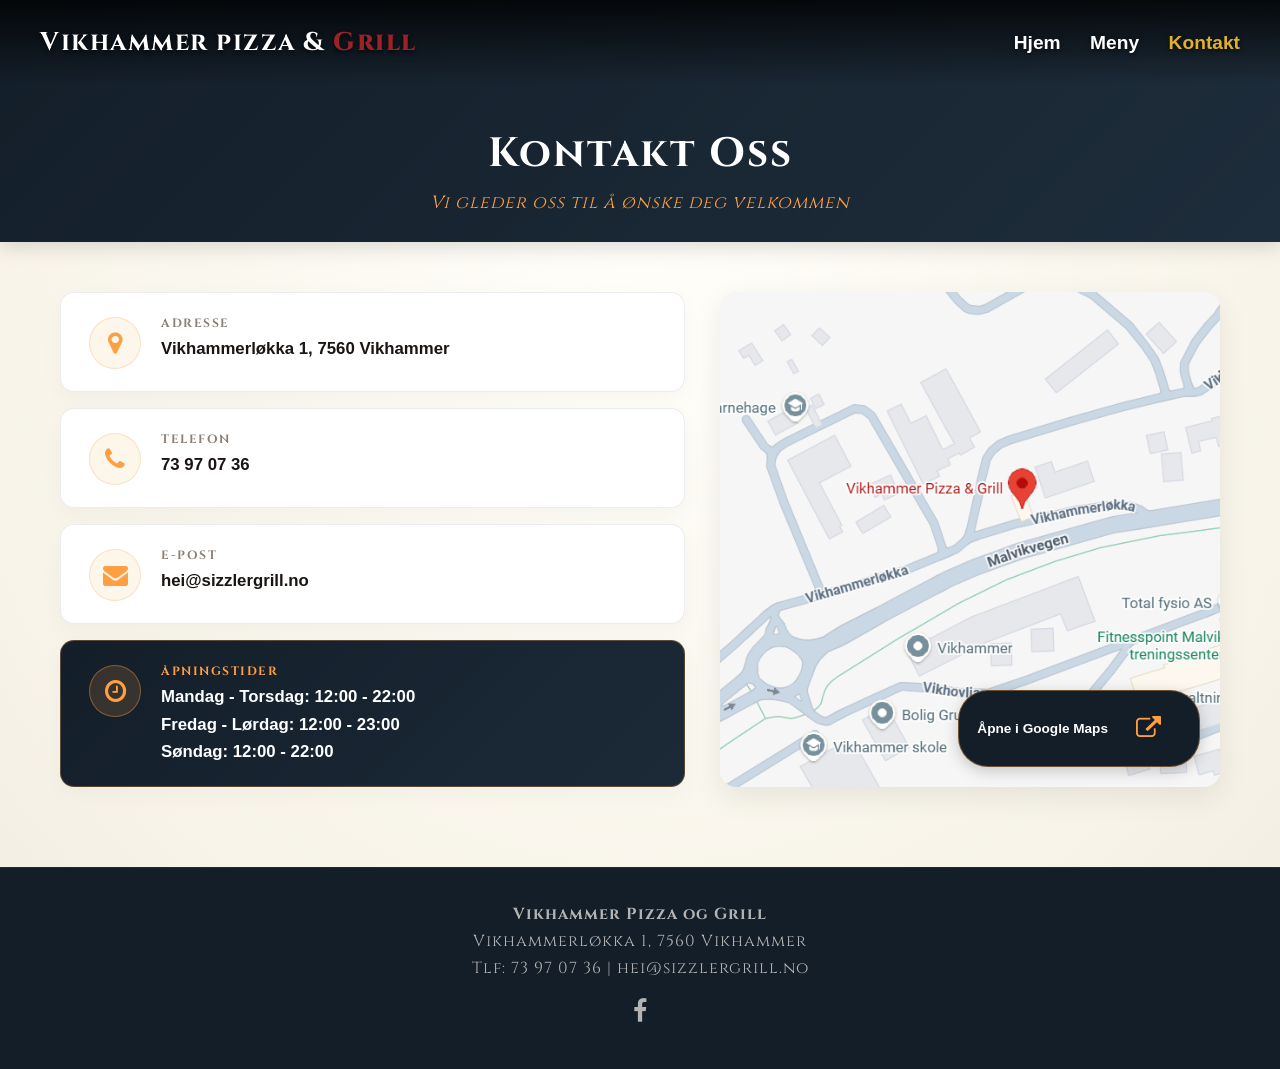
==== commit 357930ba: "Adding new pictures and writing out the menu" ====
--- a/kontakt.html
+++ b/kontakt.html
@@ -49,10 +49,10 @@
                     <div class="info-details">
                         <span class="info-label">Adresse</span>
                         <a href="https://www.google.com/maps/search/?api=1&query=Vikhammerløkka+1+7560+Vikhammer" 
-                        class="info-value info-link"
+                        class="info-value"
                         target="_blank" 
                         rel="noopener noreferrer" >
-                            <span class="info-value">Vikhammerløkka 1, 7560 Vikhammer</span>
+                            <span class="info-value info-link">Vikhammerløkka 1, 7560 Vikhammer</span>
                         </a>
                         
                     </div>
@@ -115,7 +115,7 @@
         <div class="footer-content">
             <p><strong>Vikhammer Pizza og Grill</strong></p>
             <p>Vikhammerløkka 1, 7560 Vikhammer</p>
-            <p>Tlf: 22 33 44 55 | post@bellaitalia.no</p>
+            <p>Tlf: 73 97 07 36 | hei@sizzlergrill.no</p>
 
         </div>
         <div class="social-links">
--- a/css/styles.css
+++ b/css/styles.css
@@ -32,13 +32,37 @@
     text-align: center;
     
     /* Background image with a dark gradient overlay so the text pops out clearly */
-    background: linear-gradient(rgba(26, 30, 33, 0.65), rgba(26, 30, 33, 0.75)), url('../bilder/beef.jpg');
-    background-size: cover;
-    background-position: center center;
-    background-repeat: no-repeat;
+    background: #1a1e21;
     color: #fff;
     padding: 80px 20px;
     box-sizing: border-box;
+    overflow: hidden;
+}
+.hero-fullscreen::before {
+    content: "";
+    position: absolute;
+    inset: 0;
+    z-index: 1;
+
+    background: linear-gradient(
+        rgba(26, 30, 33, 0.65),
+        rgba(26, 30, 33, 0.75)
+    );
+
+    pointer-events: none;
+}
+.hero-media {
+    position: absolute;
+    inset: 0;
+    z-index: 0;
+}
+
+.hero-media img {
+    width: 100%;
+    height: 100%;
+    display: block;
+    object-fit: cover;
+    object-position: center center;
 }
 
 /* --- Top Navigation Bar --- */
@@ -248,13 +272,16 @@
 
 .story-image{
     flex: 0 0 40%;
+    width: 100%;
+    max-width: 600px;
+    margin: 0 auto;
 }
 .story-text{
     flex: 1;
 }
 .story-image img{
     width: 100%;
-    aspect-ratio: 3 / 4;
+    height: auto;
     object-fit: cover;
     object-position: center 60%;
     border-radius: 12px;
@@ -902,7 +929,7 @@
     }
 
     .story-image img {
-        aspect-ratio: 4 / 3.5;
+        aspect-ratio: 4 / 3;
         object-position: center;
     }
 
